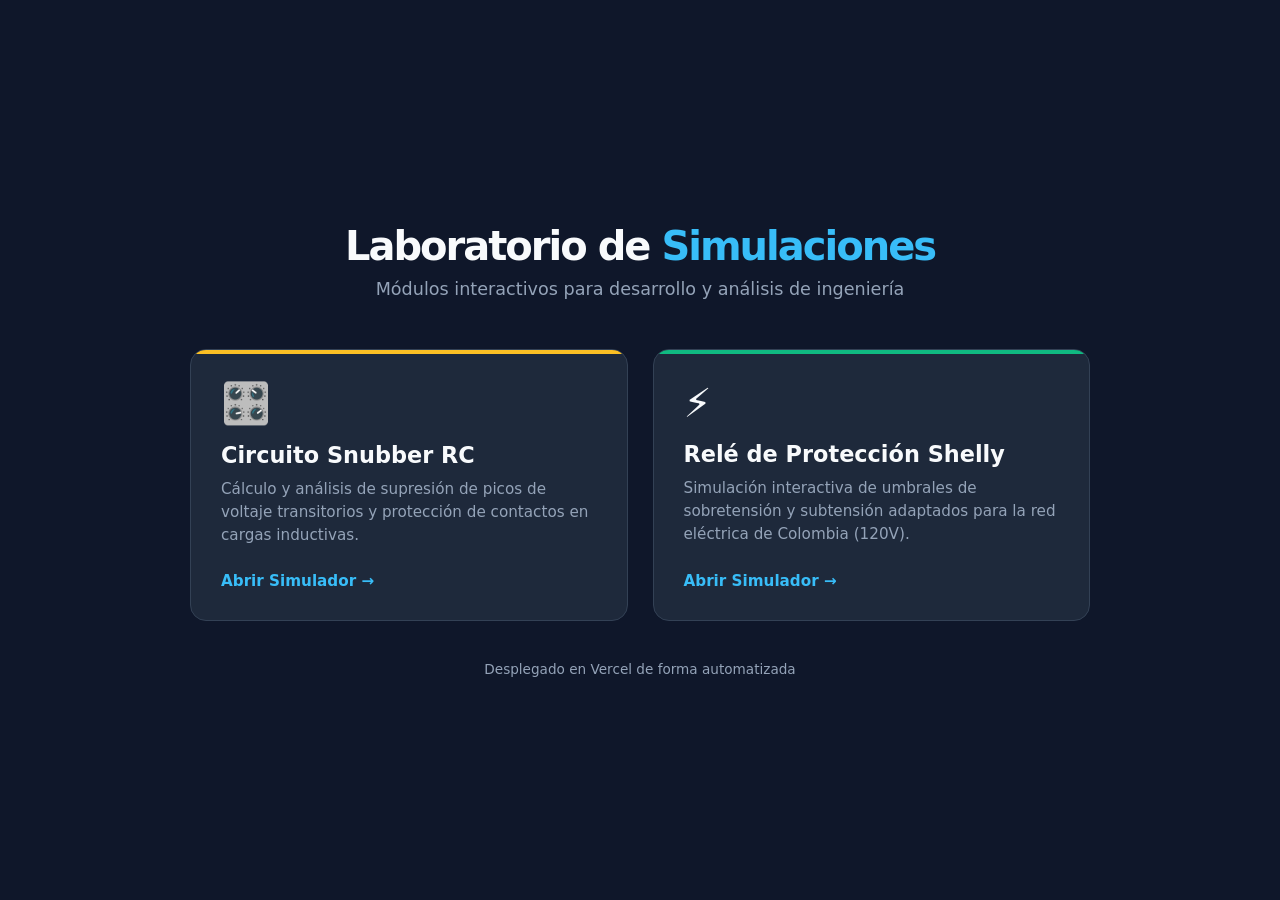
==== index.html @ 8897992e "Fix: Reubicacion de index.html y correccion de nombres de carpetas" ====
<!DOCTYPE html>
<html lang="es">
<head>
    <meta charset="UTF-8">
    <meta name="viewport" content="width=device-width, initial-scale=1.0">
    <title>Panel de Simulaciones Técnicas</title>
    <style>
        :root {
            --bg-color: #0f172a;
            --card-bg: #1e293b;
            --text-main: #f8fafc;
            --text-muted: #94a3b8;
            --primary: #38bdf8;
            --accent-snubber: #fbbf24;
            --accent-shelly: #10b981;
            --border: #334155;
        }

        * {
            box-sizing: border-box;
            margin: 0;
            padding: 0;
            font-family: system-ui, -apple-system, sans-serif;
        }

        body {
            background-color: var(--bg-color);
            color: var(--text-main);
            display: flex;
            flex-direction: column;
            align-items: center;
            justify-content: center;
            min-height: 100vh;
            padding: 20px;
        }

        .container {
            width: 100%;
            max-width: 900px;
            text-align: center;
        }

        .header {
            margin-bottom: 50px;
        }

        .header h1 {
            font-size: 2.5rem;
            color: var(--text-main);
            margin-bottom: 10px;
            font-weight: 800;
            letter-spacing: -0.05em;
        }

        .header h1 span {
            color: var(--primary);
        }

        .header p {
            color: var(--text-muted);
            font-size: 1.1rem;
        }

        .grid {
            display: grid;
            grid-template-columns: repeat(auto-fit, minmax(300px, 1fr));
            gap: 25px;
            margin-bottom: 40px;
        }

        .card {
            background: var(--card-bg);
            border: 1px solid var(--border);
            border-radius: 16px;
            padding: 30px;
            text-align: left;
            text-decoration: none;
            color: inherit;
            transition: all 0.25s cubic-bezier(0.4, 0, 0.2, 1);
            display: flex;
            flex-direction: column;
            justify-content: space-between;
            position: relative;
            overflow: hidden;
        }

        .card::before {
            content: '';
            position: absolute;
            top: 0;
            left: 0;
            width: 100%;
            height: 4px;
        }

        .card.snubber::before { background: var(--accent-snubber); }
        .card.shelly::before { background: var(--accent-shelly); }

        .card:hover {
            transform: translateY(-5px);
            border-color: var(--primary);
            box-shadow: 0 10px 25px -5px rgba(0, 0, 0, 0.3), 0 8px 10px -6px rgba(0, 0, 0, 0.3);
        }

        .icon {
            font-size: 2.5rem;
            margin-bottom: 15px;
        }

        .card-title {
            font-size: 1.4rem;
            font-weight: 700;
            margin-bottom: 10px;
            color: var(--text-main);
        }

        .card-desc {
            color: var(--text-muted);
            font-size: 0.95rem;
            line-height: 1.5;
            margin-bottom: 25px;
        }

        .btn-action {
            display: inline-flex;
            align-items: center;
            font-weight: 600;
            font-size: 0.95rem;
            color: var(--primary);
            transition: color 0.2s;
        }

        .card:hover .btn-action {
            color: var(--text-main);
        }

        .footer {
            color: var(--text-muted);
            font-size: 0.85rem;
            margin-top: 20px;
        }
    </style>
</head>
<body>

<div class="container">
    <div class="header">
        <h1>Laboratorio de <span>Simulaciones</span></h1>
        <p>Módulos interactivos para desarrollo y análisis de ingeniería</p>
    </div>

    <div class="grid">
        <a href="./simulaciones/snubber.html" class="card snubber">
            <div>
                <div class="icon">🎛️</div>
                <div class="card-title">Circuito Snubber RC</div>
                <div class="card-desc">Cálculo y análisis de supresión de picos de voltaje transitorios y protección de contactos en cargas inductivas.</div>
            </div>
            <div class="btn-action">Abrir Simulador →</div>
        </a>

        <a href="./simulaciones/simulador.html" class="card shelly">
            <div>
                <div class="icon">⚡</div>
                <div class="card-title">Relé de Protección Shelly</div>
                <div class="card-desc">Simulación interactiva de umbrales de sobretensión y subtensión adaptados para la red eléctrica de Colombia (120V).</div>
            </div>
            <div class="btn-action">Abrir Simulador →</div>
        </a>
    </div>

    <div class="footer">
        <p>Desplegado en Vercel de forma automatizada</p>
    </div>
</div>

</body>
</html>
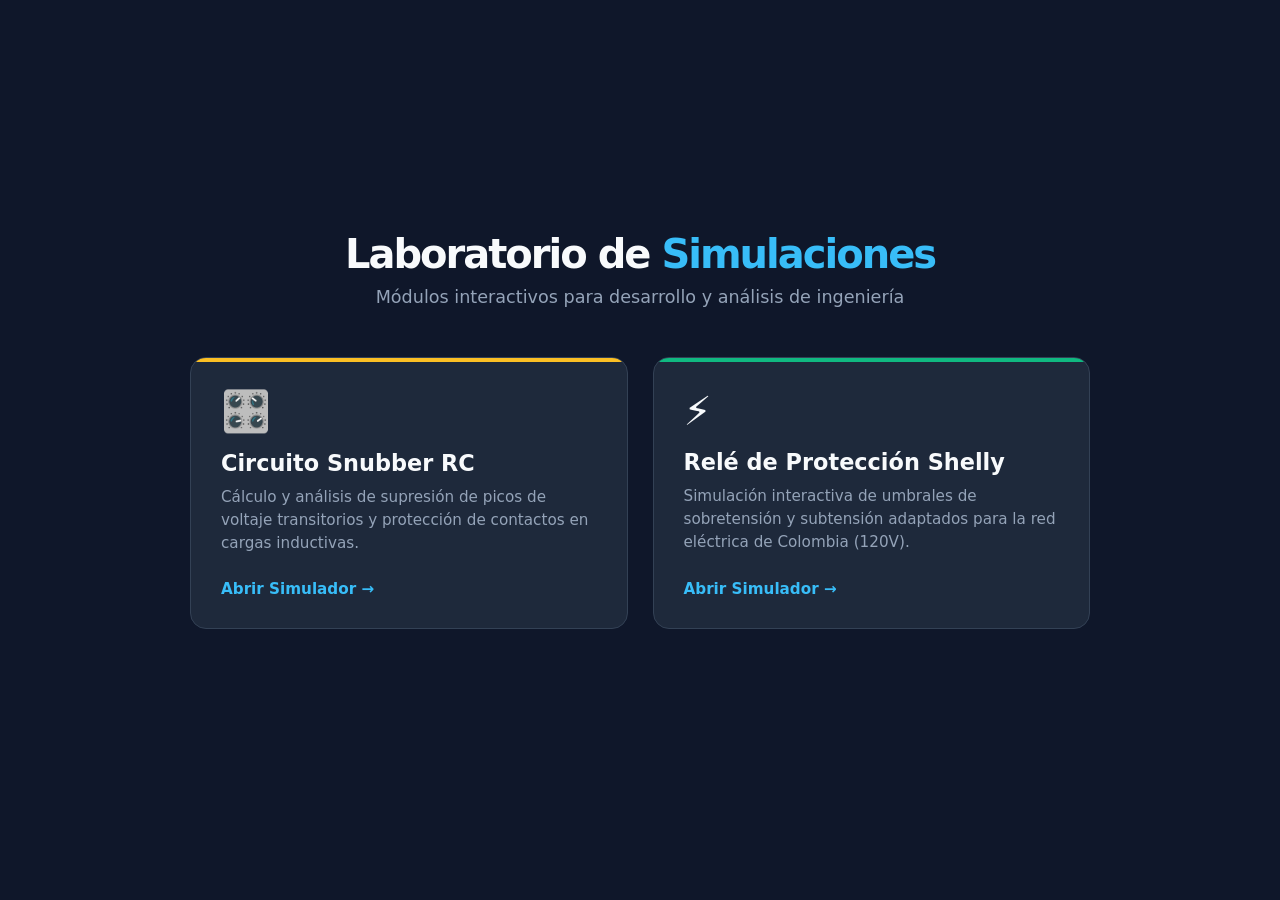
==== commit 45736c27: "Fix: Eliminacion del foot" ====
--- a/index.html
+++ b/index.html
@@ -150,7 +150,7 @@
     </div>
 
     <div class="grid">
-        <a href="./simulaciones/snubber.html" class="card snubber">
+        <a href="/Simulaciones/ghosting-snubber/led_ghosting_snubber.html" class="card snubber">
             <div>
                 <div class="icon">🎛️</div>
                 <div class="card-title">Circuito Snubber RC</div>
@@ -159,7 +159,7 @@
             <div class="btn-action">Abrir Simulador →</div>
         </a>
 
-        <a href="./simulaciones/simulador.html" class="card shelly">
+        <a href="/Simulaciones/rele-shelly/simulador_rele_shelly.html" class="card shelly">
             <div>
                 <div class="icon">⚡</div>
                 <div class="card-title">Relé de Protección Shelly</div>
@@ -169,9 +169,7 @@
         </a>
     </div>
 
-    <div class="footer">
-        <p>Desplegado en Vercel de forma automatizada</p>
-    </div>
+    
 </div>
 
 </body>
